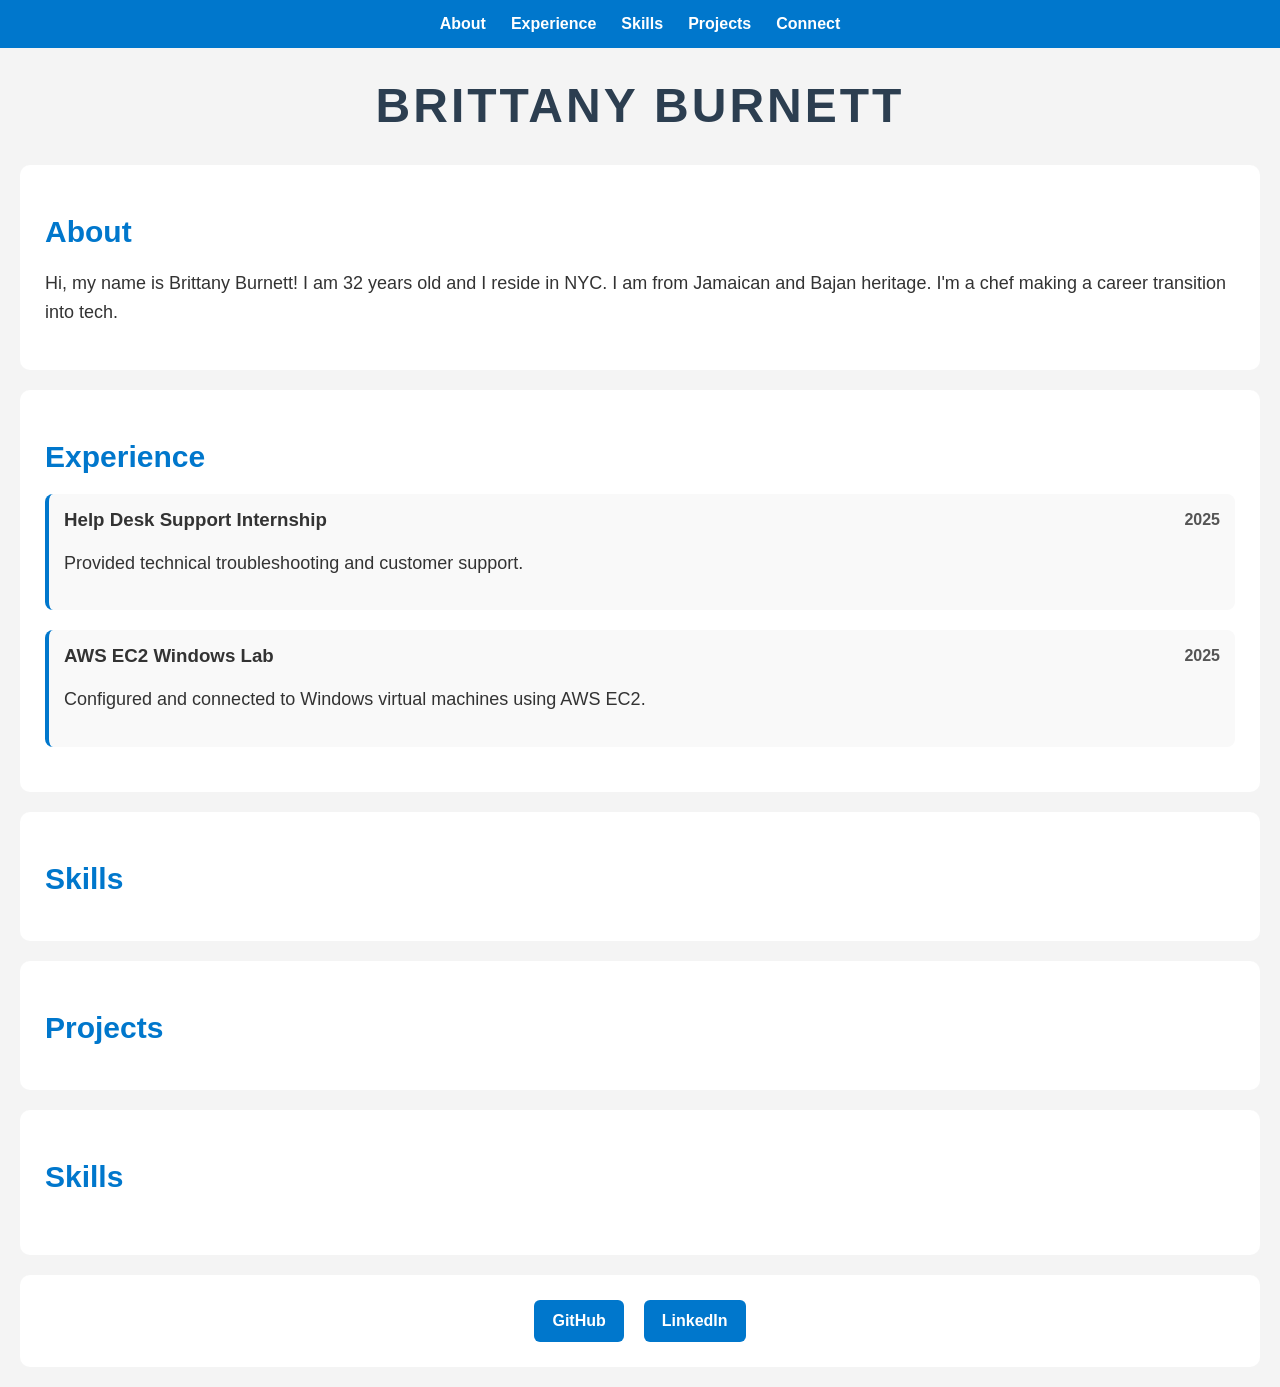
==== index.html @ afe4a8be "js added, created footer and skills" ====
<!DOCTYPE html>
<html>
<head>
    <title> Brittany Burnett's Portfolio </title>
    <meta name="description" content="CTD Lesson 5">
    <meta name="author" content="Brittany Burnett"> 
    <link rel="stylesheet" href="css/index.css">
</head>
<body>
    <nav>
    <ul class="nav-links">
      <li><a href="#about">About</a></li>
      <li><a href="#experience">Experience</a></li>
      <li><a href="#skills">Skills</a></li>
      <li><a href="#projects">Projects</a></li>
      <li><a href="#connect">Connect</a></li>
    </ul>
  </nav>
    <h1> Brittany Burnett </h1>
<section id="about">
    <h2> About </h2>
    <p> 
        Hi, my name is Brittany Burnett! I am 32 years old and I reside in NYC. I am from Jamaican and Bajan heritage. I'm a chef making a career transition into tech.
    </p>
</section>

    <section id="experience">
    <h2>Experience</h2>
<div class="experience-item">
      <div class="experience-header">
        <h3>Help Desk Support Internship</h3>
        <span>2025</span>
      </div>
      <p>Provided technical troubleshooting and customer support.</p>
    </div>

    <div class="experience-item">
      <div class="experience-header">
        <h3>AWS EC2 Windows Lab</h3>
        <span>2025</span>
      </div>
      <p>Configured and connected to Windows virtual machines using AWS EC2.</p>
    </div>
  </section>

<section id="skills">
    <h2>Skills</h2>
  </section>

  <section id="projects">
    <h2>Projects</h2>
    <ul></ul>
  </section>
  <section id="skills">
  <h2>Skills</h2>
  <ul></ul>
</section>

<section id="connect">
    <div class="connect-links">
      <a href="https://github.com/" target="_blank">GitHub</a>
      <a href="https://linkedin.com/" target="_blank">LinkedIn</a>
    </div>
  </section>
  <script src="js/index.js"></script>
</body>
</html>
---- css/index.css ----
body {
  font-family: Arial, sans-serif;
  background-color: #f4f4f4;
  margin: 0;
  padding: 0;
  color: #333;
}

h1 {
  font-size: 48px;
  font-weight: bold;
  color: #2c3e50;
  text-align: center;
  text-transform: uppercase;
  letter-spacing: 3px;
  margin-top: 30px;
}

section {
  background-color: white;
  margin: 20px;
  padding: 25px;
  border-radius: 10px;
}

h2 {
  font-size: 30px;
  font-weight: 600;
  color: #0077cc;
  margin-bottom: 15px;
}

p {
  font-size: 18px;
  line-height: 1.6;
}

nav {
  position: sticky;
  top: 0;
  background-color: #0077cc;
  padding: 15px 0;
  z-index: 1000;
}

.nav-links {
  display: flex;
  justify-content: center;
  gap: 25px;
  list-style: none;
  margin: 0;
  padding: 0;
}

.nav-links a {
  color: white;
  text-decoration: none;
  font-weight: bold;
}

.nav-links a:hover {
  text-decoration: underline;
}

h1 {
  text-align: center;
  font-size: 48px;
  margin-top: 30px;
  color: #2c3e50;
}

section {
  background-color: white;
  margin: 20px;
  padding: 25px;
  border-radius: 10px;
}

h2 {
  color: #0077cc;
  margin-bottom: 20px;
}

.experience-item {
  border-left: 4px solid #0077cc;
  padding: 15px;
  margin-bottom: 20px;
  background-color: #f9f9f9;
  border-radius: 8px;
}

.experience-header {
  display: flex;
  justify-content: space-between;
  align-items: center;
}

.experience-header h3 {
  margin: 0;
}

.experience-header span {
  font-weight: bold;
  color: #555;
}

.connect-links {
  display: flex;
  gap: 20px;
  justify-content: center;
}

.connect-links a {
  text-decoration: none;
  background-color: #0077cc;
  color: white;
  padding: 12px 18px;
  border-radius: 6px;
  font-weight: bold;
  transition: 0.3s ease;
}

.connect-links a:hover {
  background-color: #005fa3;
  transform: scale(1.05);
}

footer {
  text-align: center;
  padding: 20px;
  background-color: #0077cc;
  color: white;
  margin-top: 30px;
}

#skills ul {
  display: flex;
  flex-wrap: wrap;
  gap: 15px;
  padding: 0;
  list-style-type: none;
}

#skills li {
  background-color: #0077cc;
  color: white;
  padding: 12px 18px;
  border-radius: 8px;
  font-weight: bold;
  transition: 0.3s ease;
}

#skills li:hover {
  background-color: #005fa3;
  transform: scale(1.05);
}

@media (max-width: 768px) {
  #skills ul {
    flex-direction: column;
  }
}
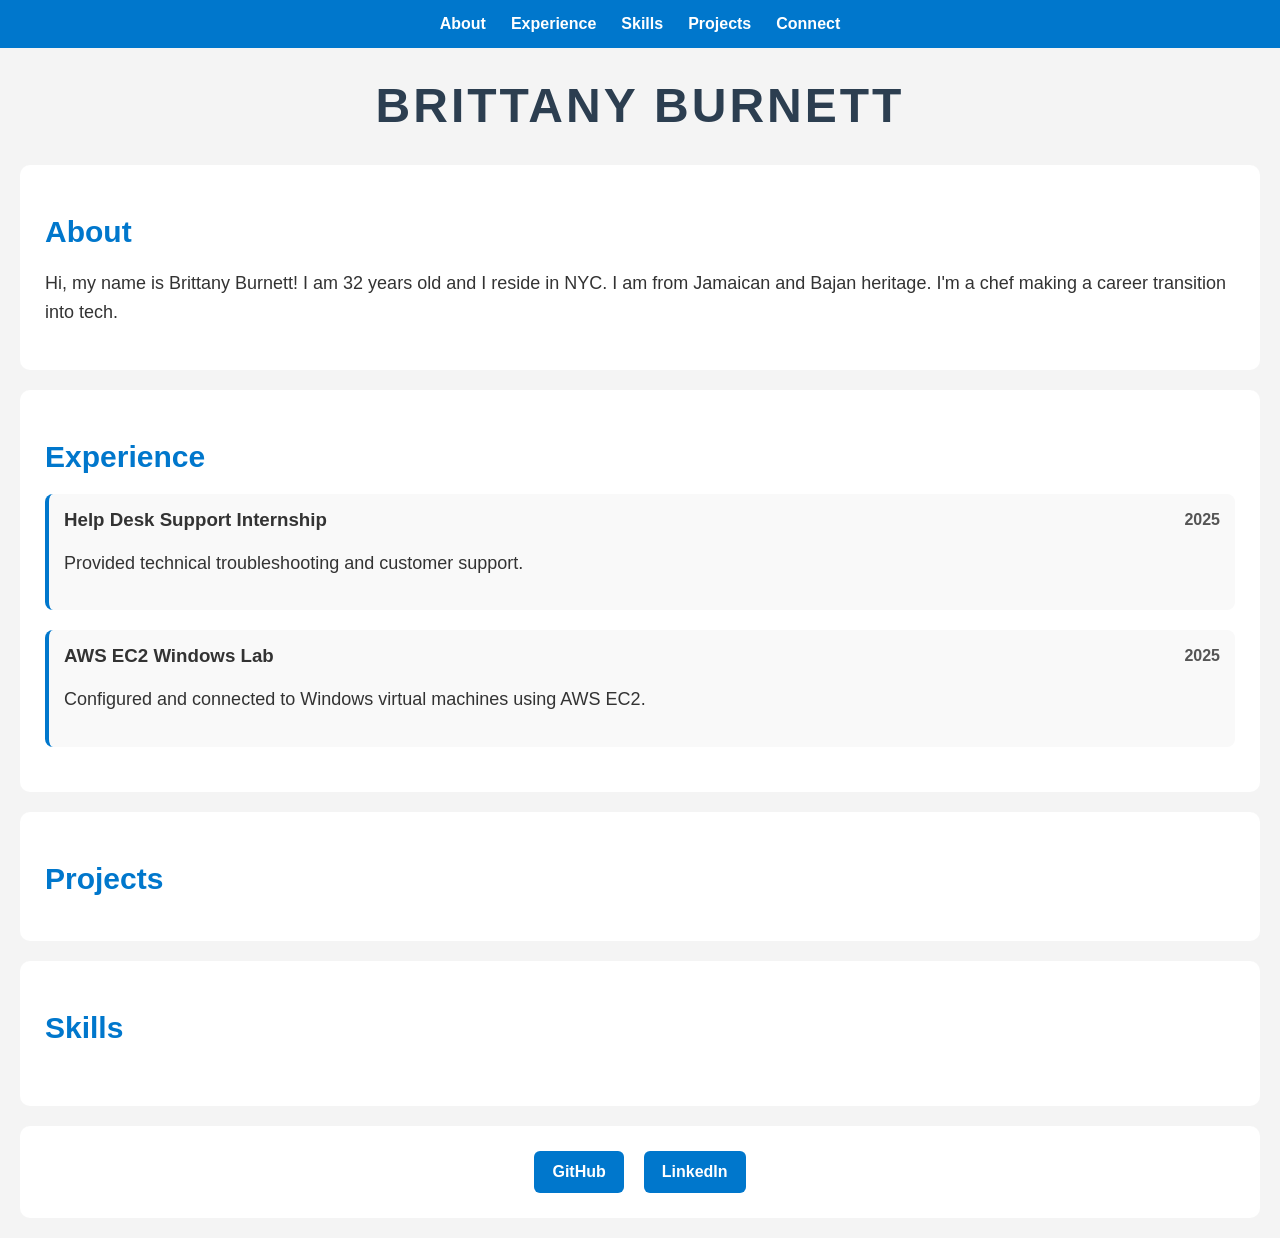
==== commit 54986ec2: "Ai revision" ====
--- a/index.html
+++ b/index.html
@@ -43,15 +43,12 @@
     </div>
   </section>
 
-<section id="skills">
-    <h2>Skills</h2>
-  </section>
-
-  <section id="projects">
+ <section id="projects">
     <h2>Projects</h2>
     <ul></ul>
   </section>
-  <section id="skills">
+  
+<section id="skills">
   <h2>Skills</h2>
   <ul></ul>
 </section>
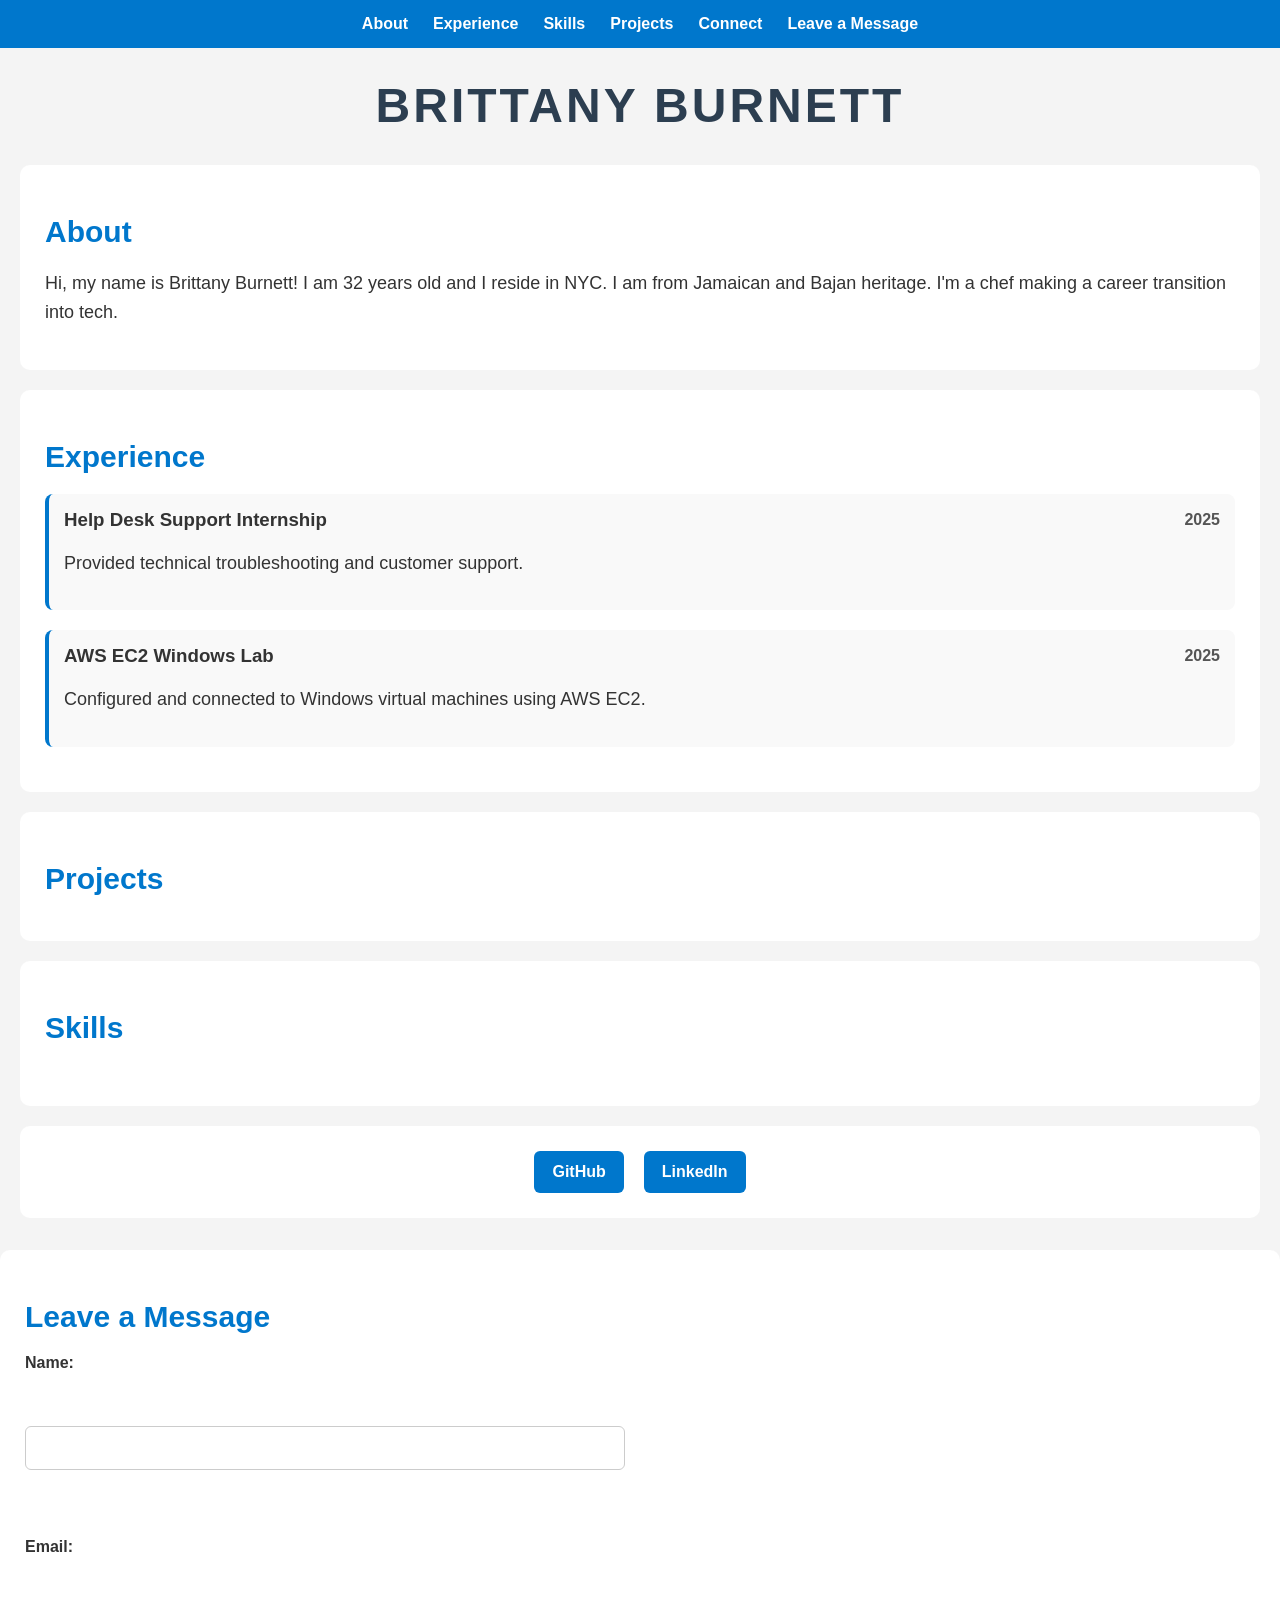
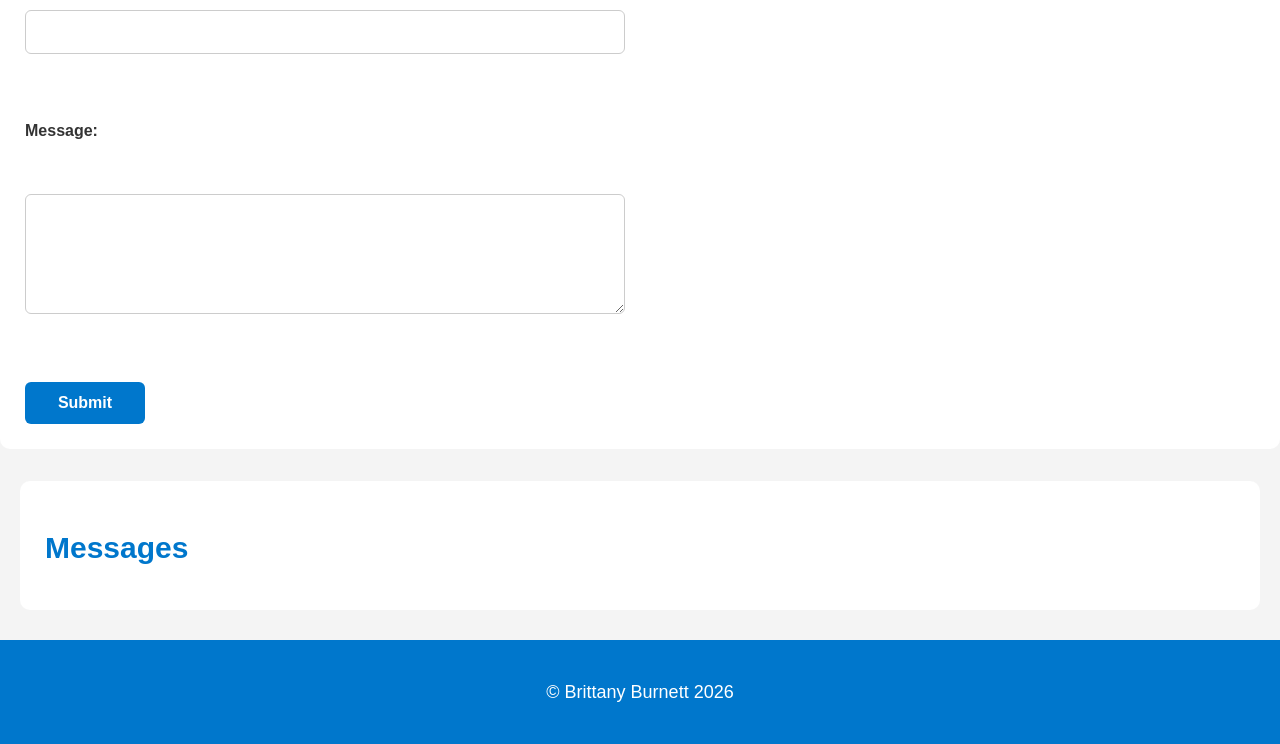
==== commit 26f8012c: "form and functionality added" ====
--- a/index.html
+++ b/index.html
@@ -14,6 +14,7 @@
       <li><a href="#skills">Skills</a></li>
       <li><a href="#projects">Projects</a></li>
       <li><a href="#connect">Connect</a></li>
+      <li><a href="#leave-message">Leave a Message</a></li>
     </ul>
   </nav>
     <h1> Brittany Burnett </h1>
@@ -59,6 +60,54 @@
       <a href="https://linkedin.com/" target="_blank">LinkedIn</a>
     </div>
   </section>
+
+  <section id="leave-message">
+  <h2>Leave a Message</h2>
+
+  <form name="leave_message">
+
+    <label for="usersName">Name:</label>
+    <br>
+    <input
+      type="text"
+      name="usersName"
+      id="usersName"
+      required
+    >
+    <br><br>
+
+    <label for="usersEmail">Email:</label>
+    <br>
+    <input
+      type="email"
+      name="usersEmail"
+      id="usersEmail"
+      required
+    >
+    <br><br>
+
+    <label for="usersMessage">Message:</label>
+    <br>
+    <textarea
+      name="usersMessage"
+      id="usersMessage"
+      required
+    ></textarea>
+    <br><br>
+
+    <button type="submit">Submit</button>
+
+  </form>
+</section>
+
+<section id="messages">
+  <h2>Messages</h2>
+  <ul></ul>
+</section>
+
+<footer>
+  <p>© Brittany Burnett 2026</p>
+</footer>
   <script src="js/index.js"></script>
 </body>
 </html>
--- a/css/index.css
+++ b/css/index.css
@@ -160,4 +160,89 @@
   #skills ul {
     flex-direction: column;
   }
+}
+
+/* Leave a Message Section */
+#leave-message {
+  margin: 2rem 0;
+}
+
+/* Form Layout */
+#leave-message form {
+  display: flex;
+  flex-direction: column;
+  gap: 1rem;
+  max-width: 600px;
+}
+
+/* Labels */
+#leave-message label {
+  font-weight: bold;
+  margin-bottom: 0.25rem;
+}
+
+/* Input Fields and Textarea */
+#leave-message input,
+#leave-message textarea {
+  width: 100%;
+  padding: 12px;
+  font-size: 1rem;
+  border: 1px solid #ccc;
+  border-radius: 6px;
+  box-sizing: border-box;
+}
+
+/* Textarea Size */
+#leave-message textarea {
+  min-height: 120px;
+  resize: vertical;
+}
+
+/* Submit Button */
+#leave-message button {
+  width: fit-content;
+  min-width: 120px;
+  padding: 12px 20px;
+  font-size: 1rem;
+  font-weight: bold;
+  cursor: pointer;
+  border: none;
+  border-radius: 6px;
+  background-color: #0077cc;
+  color: white;
+  transition: background-color 0.3s ease;
+}
+
+#leave-message button:hover {
+  background-color: #005fa3;
+}
+
+/* Message List Buttons */
+#messages button {
+  margin-left: 10px;
+  padding: 6px 12px;
+  cursor: pointer;
+}
+
+/* Mobile-Friendly Layout */
+@media (max-width: 768px) {
+  #leave-message form {
+    max-width: 100%;
+  }
+
+  #leave-message input,
+  #leave-message textarea,
+  #leave-message button {
+    font-size: 1.1rem;
+  }
+
+  #leave-message button {
+    width: 100%;
+    min-height: 48px;
+  }
+
+  #leave-message input,
+  #leave-message textarea {
+    min-height: 48px;
+  }
 }
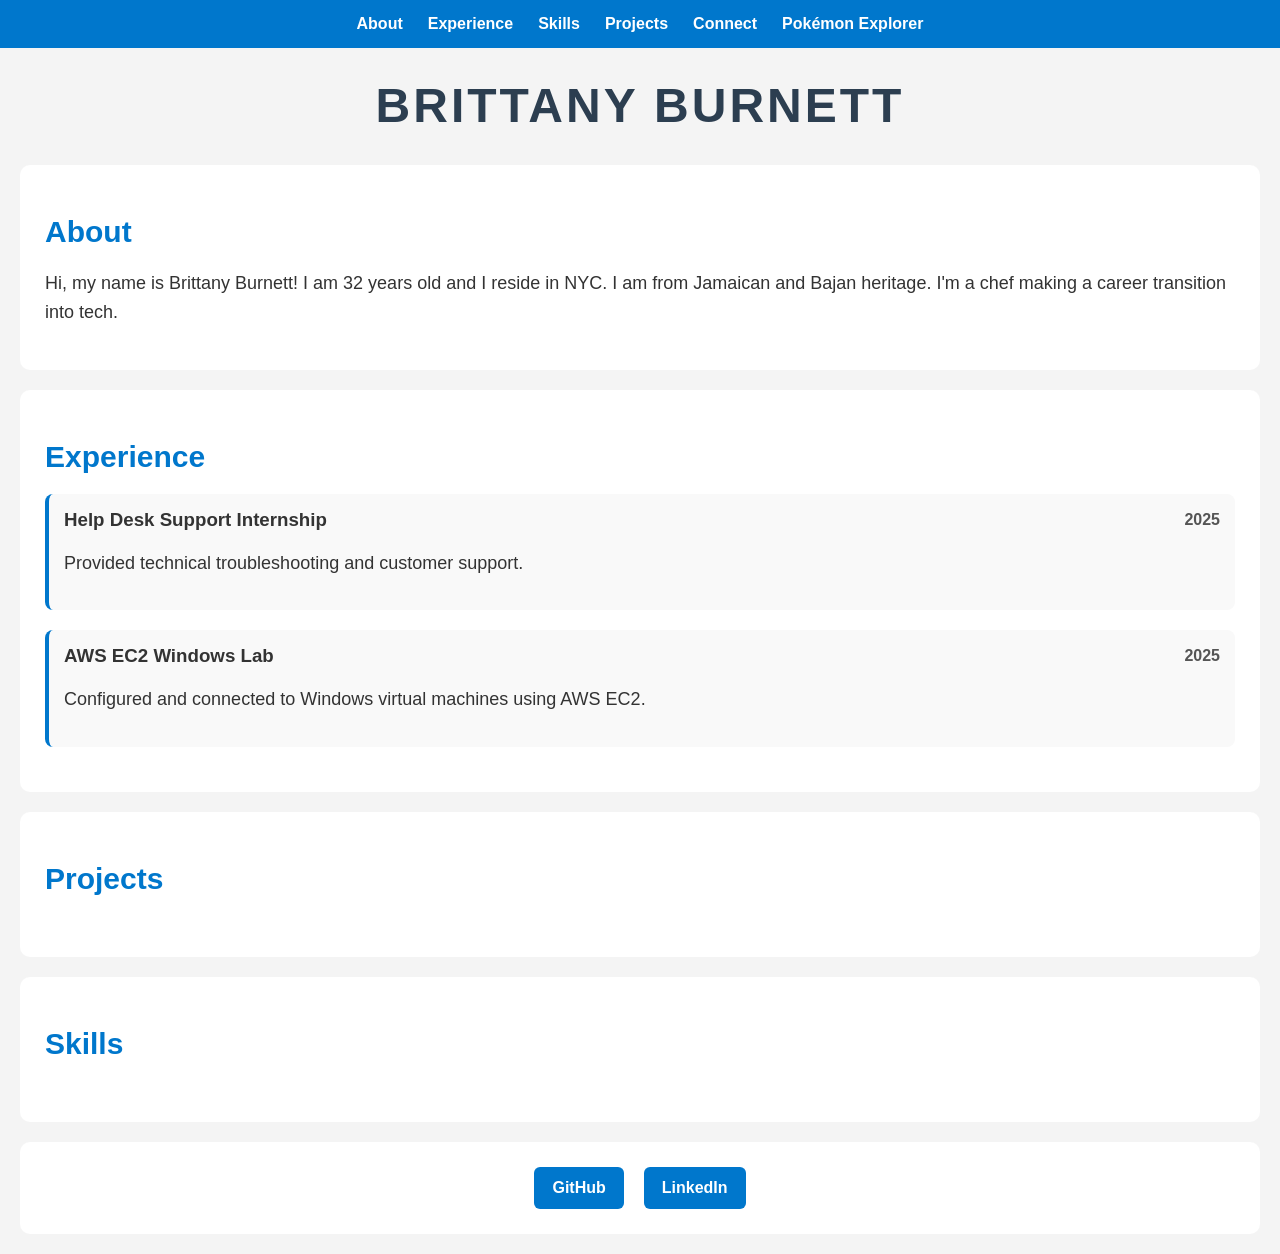
==== commit 4abf5c1a: "added open api page" ====
--- a/index.html
+++ b/index.html
@@ -14,7 +14,7 @@
       <li><a href="#skills">Skills</a></li>
       <li><a href="#projects">Projects</a></li>
       <li><a href="#connect">Connect</a></li>
-      <li><a href="#leave-message">Leave a Message</a></li>
+      <li><a href="pokemon.html">Pokémon Explorer</a></li>
     </ul>
   </nav>
     <h1> Brittany Burnett </h1>
@@ -60,54 +60,6 @@
       <a href="https://linkedin.com/" target="_blank">LinkedIn</a>
     </div>
   </section>
-
-  <section id="leave-message">
-  <h2>Leave a Message</h2>
-
-  <form name="leave_message">
-
-    <label for="usersName">Name:</label>
-    <br>
-    <input
-      type="text"
-      name="usersName"
-      id="usersName"
-      required
-    >
-    <br><br>
-
-    <label for="usersEmail">Email:</label>
-    <br>
-    <input
-      type="email"
-      name="usersEmail"
-      id="usersEmail"
-      required
-    >
-    <br><br>
-
-    <label for="usersMessage">Message:</label>
-    <br>
-    <textarea
-      name="usersMessage"
-      id="usersMessage"
-      required
-    ></textarea>
-    <br><br>
-
-    <button type="submit">Submit</button>
-
-  </form>
-</section>
-
-<section id="messages">
-  <h2>Messages</h2>
-  <ul></ul>
-</section>
-
-<footer>
-  <p>© Brittany Burnett 2026</p>
-</footer>
   <script src="js/index.js"></script>
 </body>
 </html>
--- a/css/index.css
+++ b/css/index.css
@@ -162,87 +162,39 @@
   }
 }
 
-/* Leave a Message Section */
-#leave-message {
-  margin: 2rem 0;
-}
-
-/* Form Layout */
-#leave-message form {
-  display: flex;
-  flex-direction: column;
-  gap: 1rem;
-  max-width: 600px;
-}
-
-/* Labels */
-#leave-message label {
-  font-weight: bold;
-  margin-bottom: 0.25rem;
-}
-
-/* Input Fields and Textarea */
-#leave-message input,
-#leave-message textarea {
-  width: 100%;
-  padding: 12px;
-  font-size: 1rem;
-  border: 1px solid #ccc;
-  border-radius: 6px;
-  box-sizing: border-box;
-}
-
-/* Textarea Size */
-#leave-message textarea {
-  min-height: 120px;
-  resize: vertical;
-}
-
-/* Submit Button */
-#leave-message button {
-  width: fit-content;
-  min-width: 120px;
-  padding: 12px 20px;
-  font-size: 1rem;
-  font-weight: bold;
-  cursor: pointer;
-  border: none;
-  border-radius: 6px;
-  background-color: #0077cc;
-  color: white;
-  transition: background-color 0.3s ease;
-}
-
-#leave-message button:hover {
-  background-color: #005fa3;
-}
-
-/* Message List Buttons */
-#messages button {
-  margin-left: 10px;
-  padding: 6px 12px;
-  cursor: pointer;
-}
-
-/* Mobile-Friendly Layout */
+#projects ul {
+  display: flex;
+  flex-wrap: wrap;
+  gap: 15px;
+  list-style: none;
+  padding: 0;
+}
+
+#projects li {
+  background-color: #f4f4f4;
+  padding: 15px;
+  border-radius: 8px;
+  min-width: 200px;
+  text-align: center;
+  flex: 1 1 200px;
+}
+
+#projects a {
+  text-decoration: none;
+  color: #0077cc;
+  font-weight: bold;
+}
+
+#projects a:hover {
+  text-decoration: underline;
+}
+
 @media (max-width: 768px) {
-  #leave-message form {
-    max-width: 100%;
+  #projects ul {
+    flex-direction: column;
   }
 
-  #leave-message input,
-  #leave-message textarea,
-  #leave-message button {
-    font-size: 1.1rem;
-  }
-
-  #leave-message button {
+  #projects li {
     width: 100%;
-    min-height: 48px;
-  }
-
-  #leave-message input,
-  #leave-message textarea {
-    min-height: 48px;
   }
 }
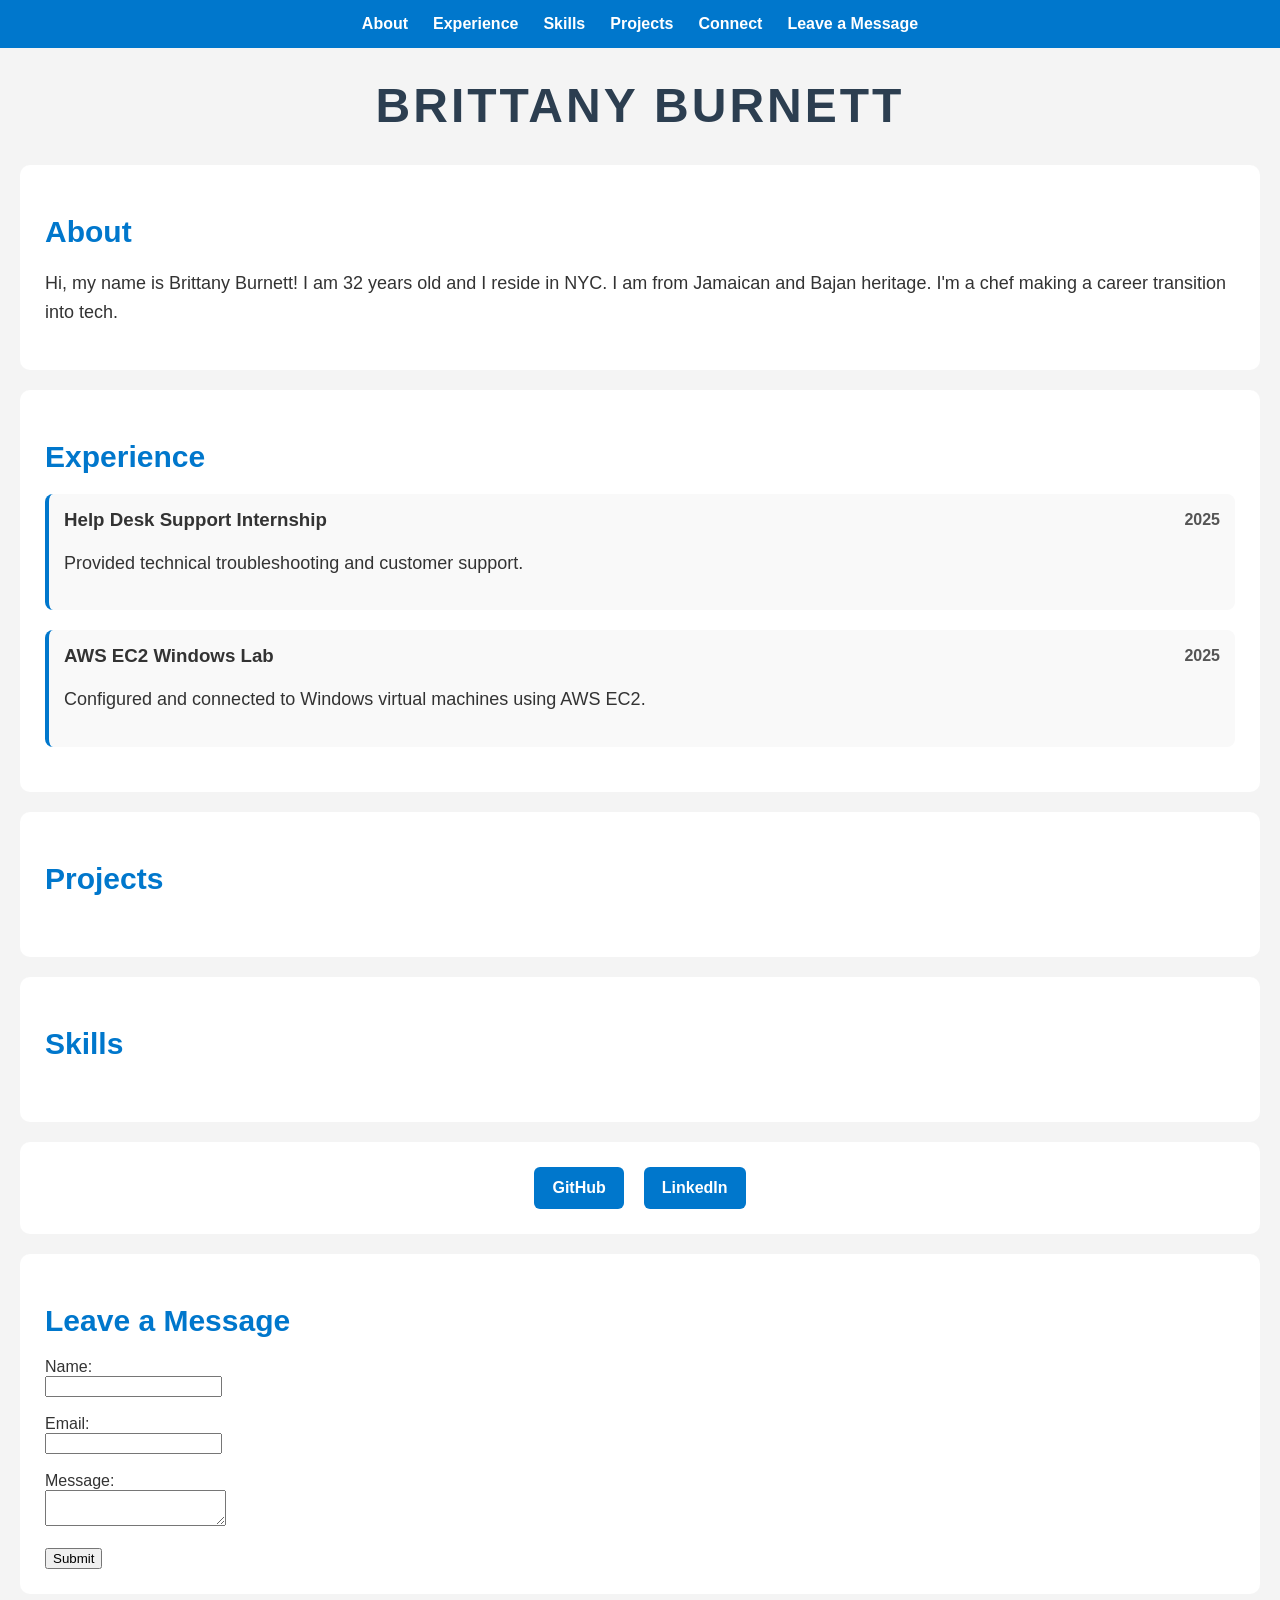
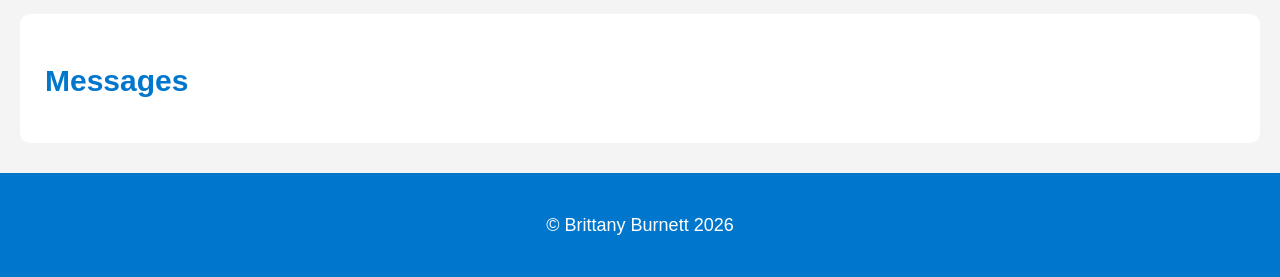
==== commit 76d5da33: "Merge branch 'main' into lesson-9" ====
--- a/index.html
+++ b/index.html
@@ -14,7 +14,7 @@
       <li><a href="#skills">Skills</a></li>
       <li><a href="#projects">Projects</a></li>
       <li><a href="#connect">Connect</a></li>
-      <li><a href="pokemon.html">Pokémon Explorer</a></li>
+      <li><a href="#leave-message">Leave a Message</a></li>
     </ul>
   </nav>
     <h1> Brittany Burnett </h1>
@@ -60,6 +60,54 @@
       <a href="https://linkedin.com/" target="_blank">LinkedIn</a>
     </div>
   </section>
+
+  <section id="leave-message">
+  <h2>Leave a Message</h2>
+
+  <form name="leave_message">
+
+    <label for="usersName">Name:</label>
+    <br>
+    <input
+      type="text"
+      name="usersName"
+      id="usersName"
+      required
+    >
+    <br><br>
+
+    <label for="usersEmail">Email:</label>
+    <br>
+    <input
+      type="email"
+      name="usersEmail"
+      id="usersEmail"
+      required
+    >
+    <br><br>
+
+    <label for="usersMessage">Message:</label>
+    <br>
+    <textarea
+      name="usersMessage"
+      id="usersMessage"
+      required
+    ></textarea>
+    <br><br>
+
+    <button type="submit">Submit</button>
+
+  </form>
+</section>
+
+<section id="messages">
+  <h2>Messages</h2>
+  <ul></ul>
+</section>
+
+<footer>
+  <p>© Brittany Burnett 2026</p>
+</footer>
   <script src="js/index.js"></script>
 </body>
 </html>
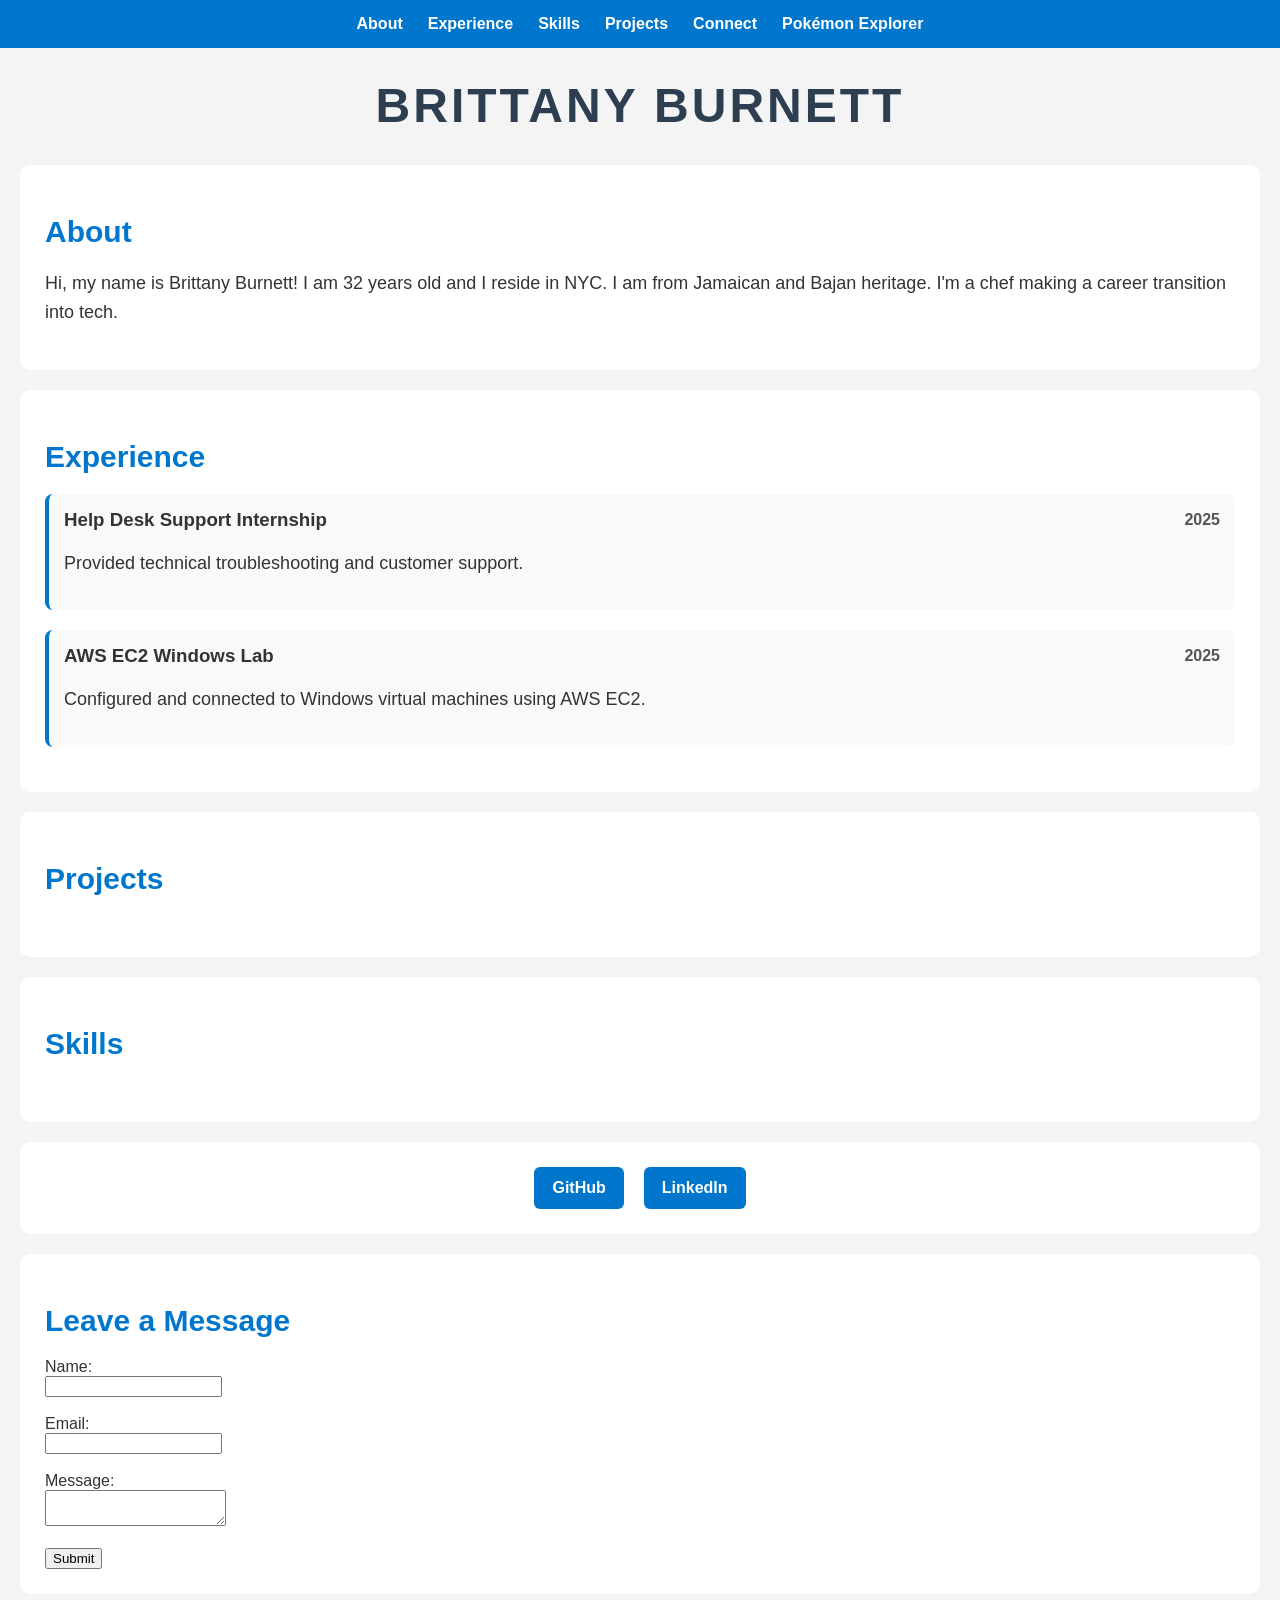
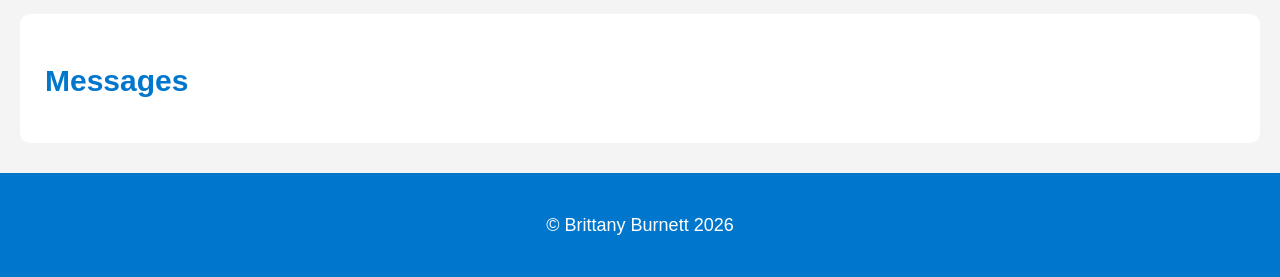
==== commit d4308e7a: "Merge branch 'main' into lesson-10" ====
--- a/index.html
+++ b/index.html
@@ -14,7 +14,7 @@
       <li><a href="#skills">Skills</a></li>
       <li><a href="#projects">Projects</a></li>
       <li><a href="#connect">Connect</a></li>
-      <li><a href="#leave-message">Leave a Message</a></li>
+      <li><a href="pokemon.html">Pokémon Explorer</a></li>
     </ul>
   </nav>
     <h1> Brittany Burnett </h1>
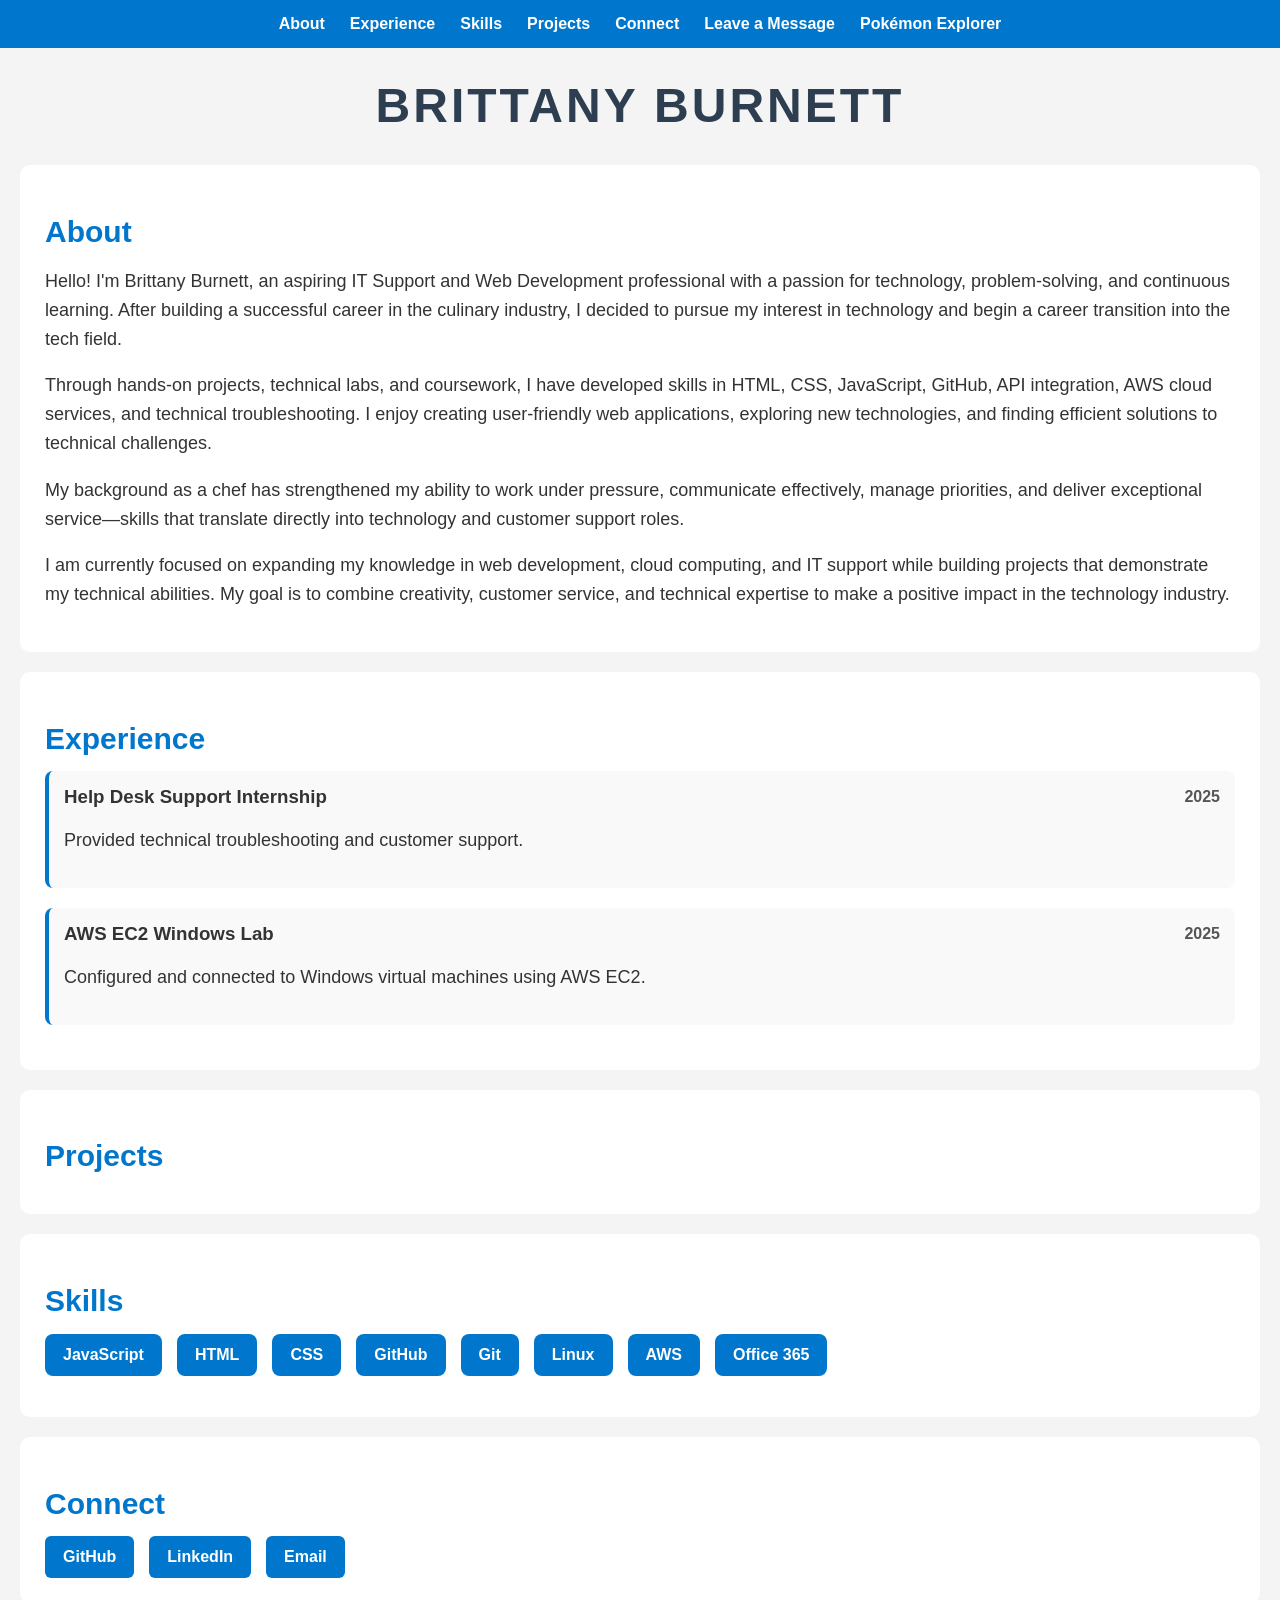
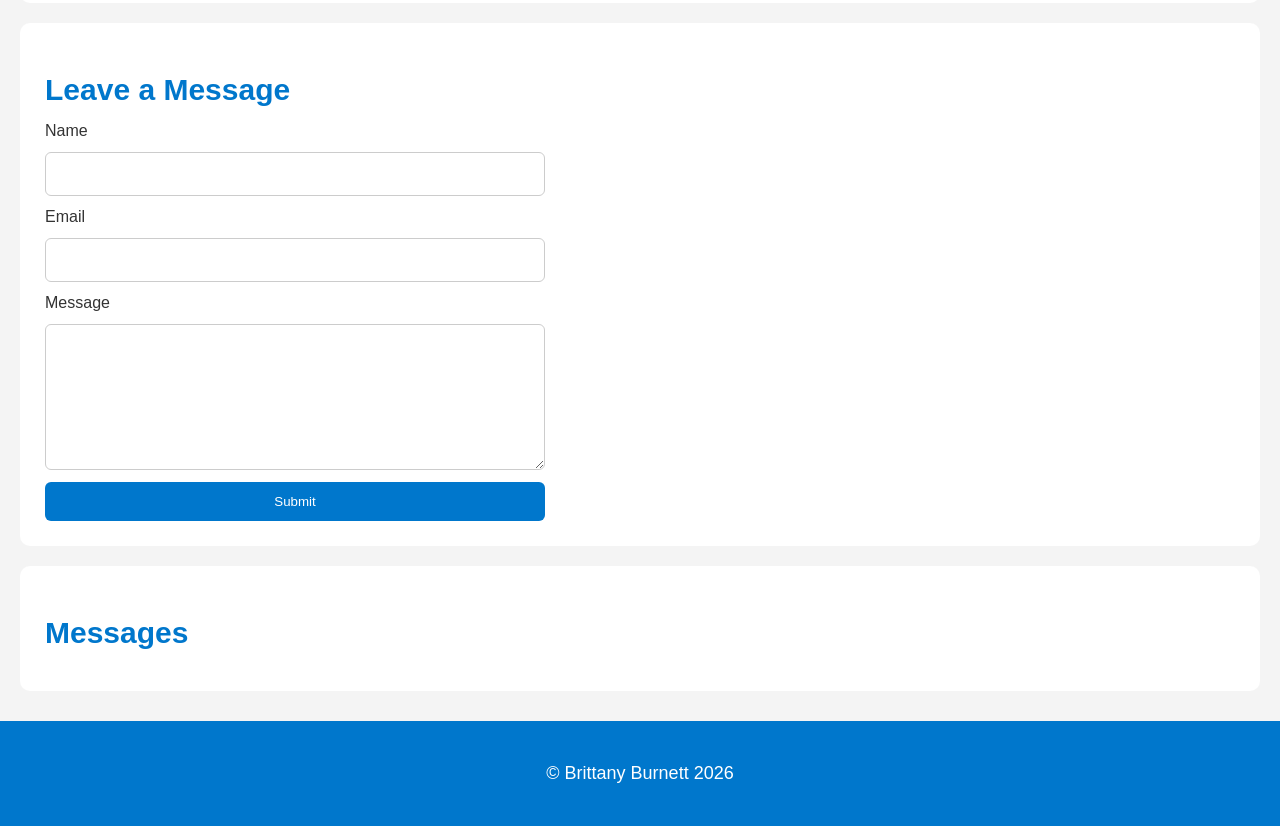
==== commit c351c80a: "finalized portfolio and open api page" ====
--- a/index.html
+++ b/index.html
@@ -14,15 +14,29 @@
       <li><a href="#skills">Skills</a></li>
       <li><a href="#projects">Projects</a></li>
       <li><a href="#connect">Connect</a></li>
+      <li><a href="#leave_message">Leave a Message</a></li>
       <li><a href="pokemon.html">Pokémon Explorer</a></li>
     </ul>
   </nav>
     <h1> Brittany Burnett </h1>
 <section id="about">
-    <h2> About </h2>
-    <p> 
-        Hi, my name is Brittany Burnett! I am 32 years old and I reside in NYC. I am from Jamaican and Bajan heritage. I'm a chef making a career transition into tech.
-    </p>
+  <h2>About</h2>
+
+  <p>
+    Hello! I'm Brittany Burnett, an aspiring IT Support and Web Development professional with a passion for technology, problem-solving, and continuous learning. After building a successful career in the culinary industry, I decided to pursue my interest in technology and begin a career transition into the tech field.
+  </p>
+
+  <p>
+    Through hands-on projects, technical labs, and coursework, I have developed skills in HTML, CSS, JavaScript, GitHub, API integration, AWS cloud services, and technical troubleshooting. I enjoy creating user-friendly web applications, exploring new technologies, and finding efficient solutions to technical challenges.
+  </p>
+
+  <p>
+    My background as a chef has strengthened my ability to work under pressure, communicate effectively, manage priorities, and deliver exceptional service—skills that translate directly into technology and customer support roles.
+  </p>
+
+  <p>
+    I am currently focused on expanding my knowledge in web development, cloud computing, and IT support while building projects that demonstrate my technical abilities. My goal is to combine creativity, customer service, and technical expertise to make a positive impact in the technology industry.
+  </p>
 </section>
 
     <section id="experience">
@@ -55,45 +69,27 @@
 </section>
 
 <section id="connect">
+    <h2>Connect</h2>
     <div class="connect-links">
       <a href="https://github.com/" target="_blank">GitHub</a>
       <a href="https://linkedin.com/" target="_blank">LinkedIn</a>
+      <a href="mailto:blmburnett@gmail.com" target="_blank">Email</a>
     </div>
   </section>
 
-  <section id="leave-message">
+  <section id="leave_message">
   <h2>Leave a Message</h2>
 
   <form name="leave_message">
 
-    <label for="usersName">Name:</label>
-    <br>
-    <input
-      type="text"
-      name="usersName"
-      id="usersName"
-      required
-    >
-    <br><br>
+    <label for="usersName">Name</label>
+    <input type="text" name="usersName" required>
 
-    <label for="usersEmail">Email:</label>
-    <br>
-    <input
-      type="email"
-      name="usersEmail"
-      id="usersEmail"
-      required
-    >
-    <br><br>
+    <label for="usersEmail">Email</label>
+    <input type="email" name="usersEmail" required>
 
-    <label for="usersMessage">Message:</label>
-    <br>
-    <textarea
-      name="usersMessage"
-      id="usersMessage"
-      required
-    ></textarea>
-    <br><br>
+    <label for="usersMessage">Message</label>
+    <textarea name="usersMessage" required></textarea>
 
     <button type="submit">Submit</button>
 
@@ -104,10 +100,6 @@
   <h2>Messages</h2>
   <ul></ul>
 </section>
-
-<footer>
-  <p>© Brittany Burnett 2026</p>
-</footer>
-  <script src="js/index.js"></script>
+  <script src="js/index.js/index.js"></script>
 </body>
 </html>
--- a/css/index.css
+++ b/css/index.css
@@ -1,4 +1,6 @@
-
+/* ===== GENERAL PAGE STYLING ===== */
+
+/* Set the default font, background color, spacing, and text color for the page */
 body {
   font-family: Arial, sans-serif;
   background-color: #f4f4f4;
@@ -7,6 +9,7 @@
   color: #333;
 }
 
+/* Style the main page heading */
 h1 {
   font-size: 48px;
   font-weight: bold;
@@ -17,6 +20,7 @@
   margin-top: 30px;
 }
 
+/* Style all section containers */
 section {
   background-color: white;
   margin: 20px;
@@ -24,6 +28,7 @@
   border-radius: 10px;
 }
 
+/* Style section headings */
 h2 {
   font-size: 30px;
   font-weight: 600;
@@ -31,11 +36,15 @@
   margin-bottom: 15px;
 }
 
+/* Improve readability of paragraph text */
 p {
   font-size: 18px;
   line-height: 1.6;
 }
 
+/* ===== NAVIGATION BAR ===== */
+
+/* Create a sticky navigation bar that stays at the top */
 nav {
   position: sticky;
   top: 0;
@@ -44,6 +53,7 @@
   z-index: 1000;
 }
 
+/* Arrange navigation links horizontally */
 .nav-links {
   display: flex;
   justify-content: center;
@@ -53,35 +63,21 @@
   padding: 0;
 }
 
+/* Style navigation links */
 .nav-links a {
   color: white;
   text-decoration: none;
   font-weight: bold;
 }
 
+/* Add hover effect to navigation links */
 .nav-links a:hover {
   text-decoration: underline;
 }
 
-h1 {
-  text-align: center;
-  font-size: 48px;
-  margin-top: 30px;
-  color: #2c3e50;
-}
-
-section {
-  background-color: white;
-  margin: 20px;
-  padding: 25px;
-  border-radius: 10px;
-}
-
-h2 {
-  color: #0077cc;
-  margin-bottom: 20px;
-}
-
+/* ===== EXPERIENCE SECTION ===== */
+
+/* Style each experience entry */
 .experience-item {
   border-left: 4px solid #0077cc;
   padding: 15px;
@@ -90,27 +86,36 @@
   border-radius: 8px;
 }
 
+/* Display job title and date on the same line */
 .experience-header {
   display: flex;
   justify-content: space-between;
   align-items: center;
 }
 
+/* Remove default heading margin */
 .experience-header h3 {
   margin: 0;
 }
 
+/* Style date text */
 .experience-header span {
   font-weight: bold;
   color: #555;
 }
 
+/* ===== CONNECT SECTION ===== */
+
+/* Display social links using flexbox */
 .connect-links {
   display: flex;
-  gap: 20px;
-  justify-content: center;
-}
-
+  flex-wrap: wrap;
+  gap: 15px;
+  padding: 0;
+  list-style-type: none;
+}
+
+/* Style social media buttons */
 .connect-links a {
   text-decoration: none;
   background-color: #0077cc;
@@ -121,11 +126,15 @@
   transition: 0.3s ease;
 }
 
+/* Add hover animation */
 .connect-links a:hover {
   background-color: #005fa3;
   transform: scale(1.05);
 }
 
+/* ===== FOOTER ===== */
+
+/* Style footer section */
 footer {
   text-align: center;
   padding: 20px;
@@ -134,6 +143,37 @@
   margin-top: 30px;
 }
 
+/* ===== PROJECTS SECTION ===== */
+
+/* Remove default list styling */
+#projects ul {
+  list-style: none;
+  padding: 0;
+}
+
+/* Style individual project items */
+#projects li {
+  background: #f4f4f4;
+  margin: 10px 0;
+  padding: 12px;
+  border-radius: 6px;
+}
+
+/* Style project links */
+#projects a {
+  text-decoration: none;
+  color: #0077cc;
+  font-weight: bold;
+}
+
+/* Add hover effect to project links */
+#projects a:hover {
+  text-decoration: underline;
+}
+
+/* ===== SKILLS SECTION ===== */
+
+/* Display skills using flexbox */
 #skills ul {
   display: flex;
   flex-wrap: wrap;
@@ -142,6 +182,7 @@
   list-style-type: none;
 }
 
+/* Style individual skill badges */
 #skills li {
   background-color: #0077cc;
   color: white;
@@ -151,50 +192,99 @@
   transition: 0.3s ease;
 }
 
+/* Add hover animation */
 #skills li:hover {
   background-color: #005fa3;
   transform: scale(1.05);
 }
 
+/* Stack skills vertically on smaller screens */
 @media (max-width: 768px) {
   #skills ul {
     flex-direction: column;
   }
 }
 
-#projects ul {
-  display: flex;
-  flex-wrap: wrap;
-  gap: 15px;
+/* ===== MESSAGE FORM ===== */
+
+/* Arrange form elements vertically */
+#leave_message form {
+  display: flex;
+  flex-direction: column;
+  gap: 12px;
+  max-width: 500px;
+}
+
+/* Style text inputs and textarea */
+#leave_message input,
+#leave_message textarea {
+  padding: 12px;
+  border: 1px solid #ccc;
+  border-radius: 6px;
+  font-size: 16px;
+}
+
+/* Set minimum height for message box */
+#leave_message textarea {
+  min-height: 120px;
+  resize: vertical;
+}
+
+/* Style submit button */
+#leave_message button {
+  padding: 12px;
+  background-color: #0077cc;
+  color: white;
+  border: none;
+  border-radius: 6px;
+  cursor: pointer;
+}
+
+/* Change button color when hovered */
+#leave_message button:hover {
+  background-color: #005fa3;
+}
+
+/* ===== MESSAGE LIST ===== */
+
+/* Remove default list styling */
+#messages ul {
   list-style: none;
   padding: 0;
 }
 
-#projects li {
-  background-color: #f4f4f4;
-  padding: 15px;
-  border-radius: 8px;
-  min-width: 200px;
-  text-align: center;
-  flex: 1 1 200px;
-}
-
-#projects a {
-  text-decoration: none;
-  color: #0077cc;
-  font-weight: bold;
-}
-
-#projects a:hover {
-  text-decoration: underline;
-}
-
+/* Style each submitted message */
+#messages li {
+  display: flex;
+  align-items: center;
+  gap: 10px;
+  margin: 10px 0;
+  padding: 10px;
+  background: #f4f4f4;
+  border-radius: 6px;
+}
+
+/* Style remove button */
+#messages button {
+  margin-left: auto;
+  background: crimson;
+  color: white;
+  border: none;
+  padding: 6px 10px;
+  border-radius: 4px;
+  cursor: pointer;
+}
+
+/* ===== MOBILE RESPONSIVENESS ===== */
+
+/* Increase form field sizes for easier mobile use */
 @media (max-width: 768px) {
-  #projects ul {
-    flex-direction: column;
+
+  #leave_message input,
+  #leave_message textarea,
+  #leave_message button {
+    font-size: 18px;
+    padding: 14px;
   }
 
-  #projects li {
-    width: 100%;
-  }
 }
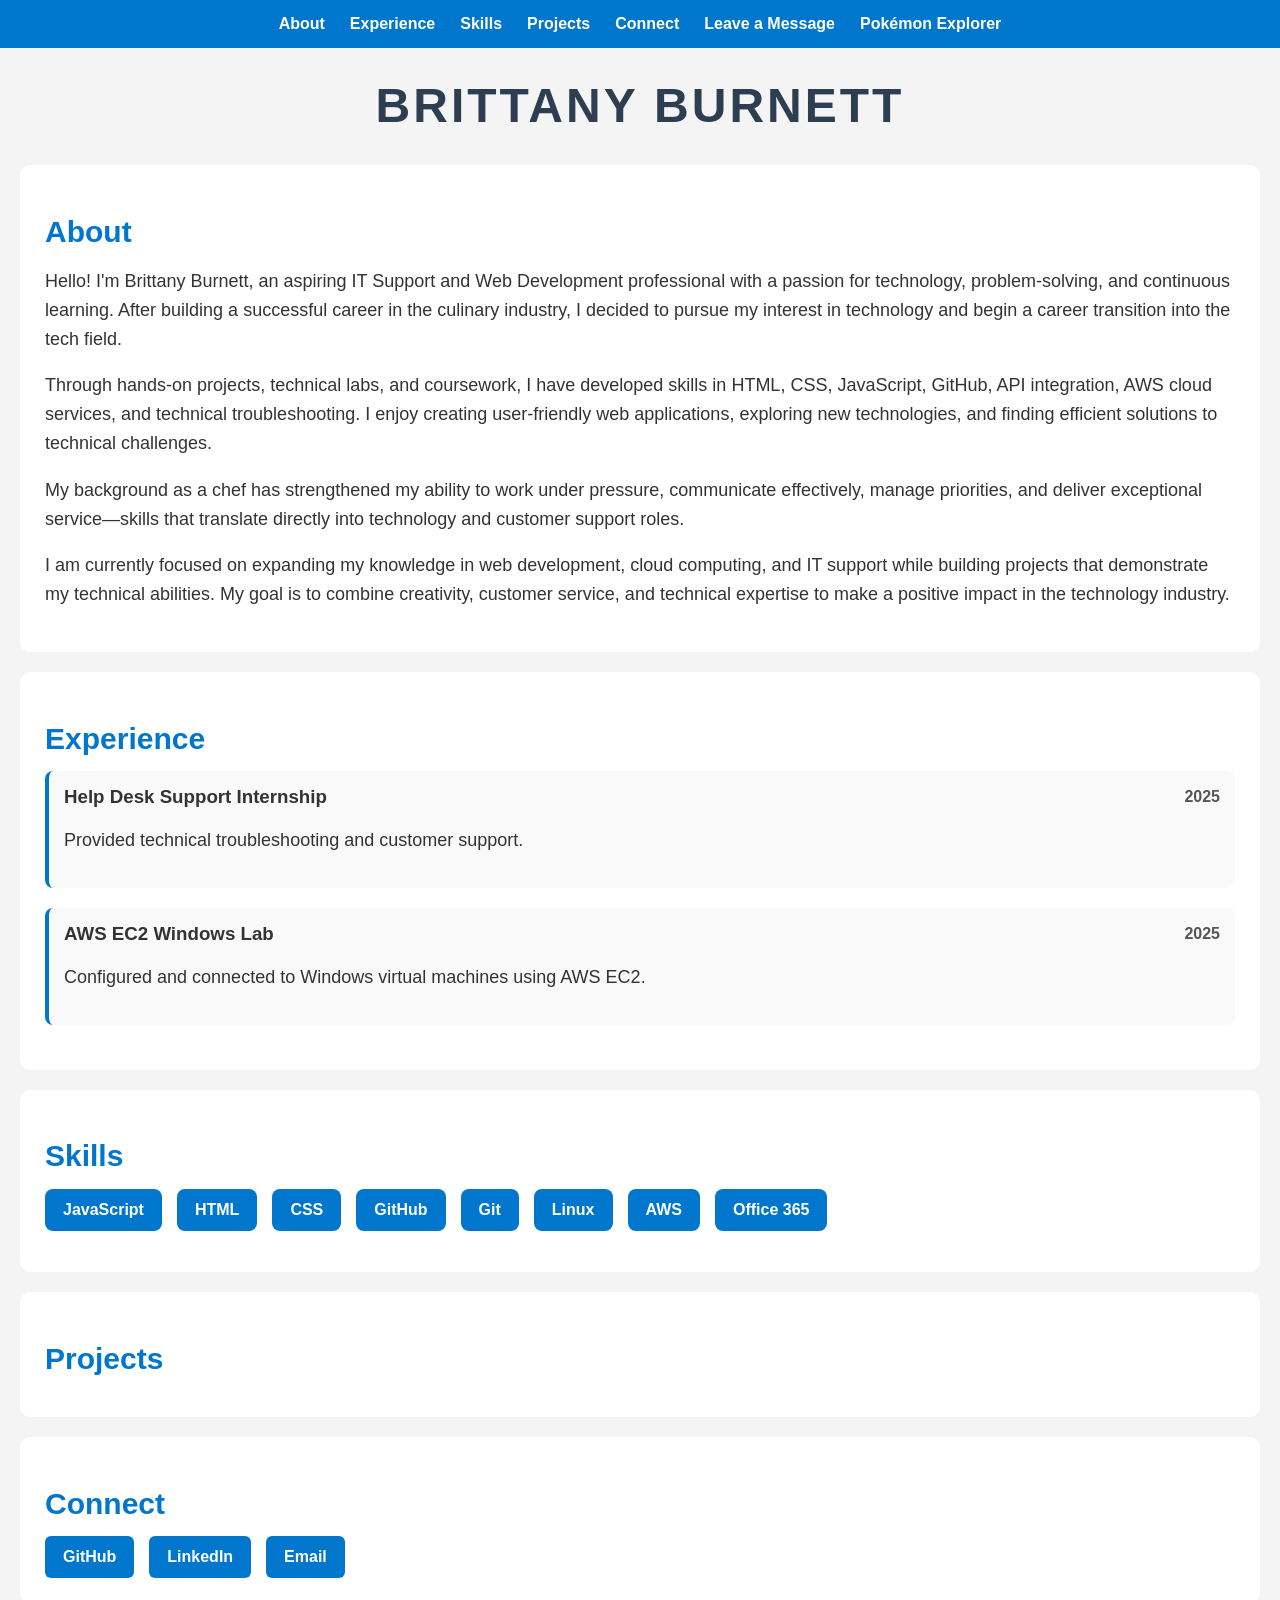
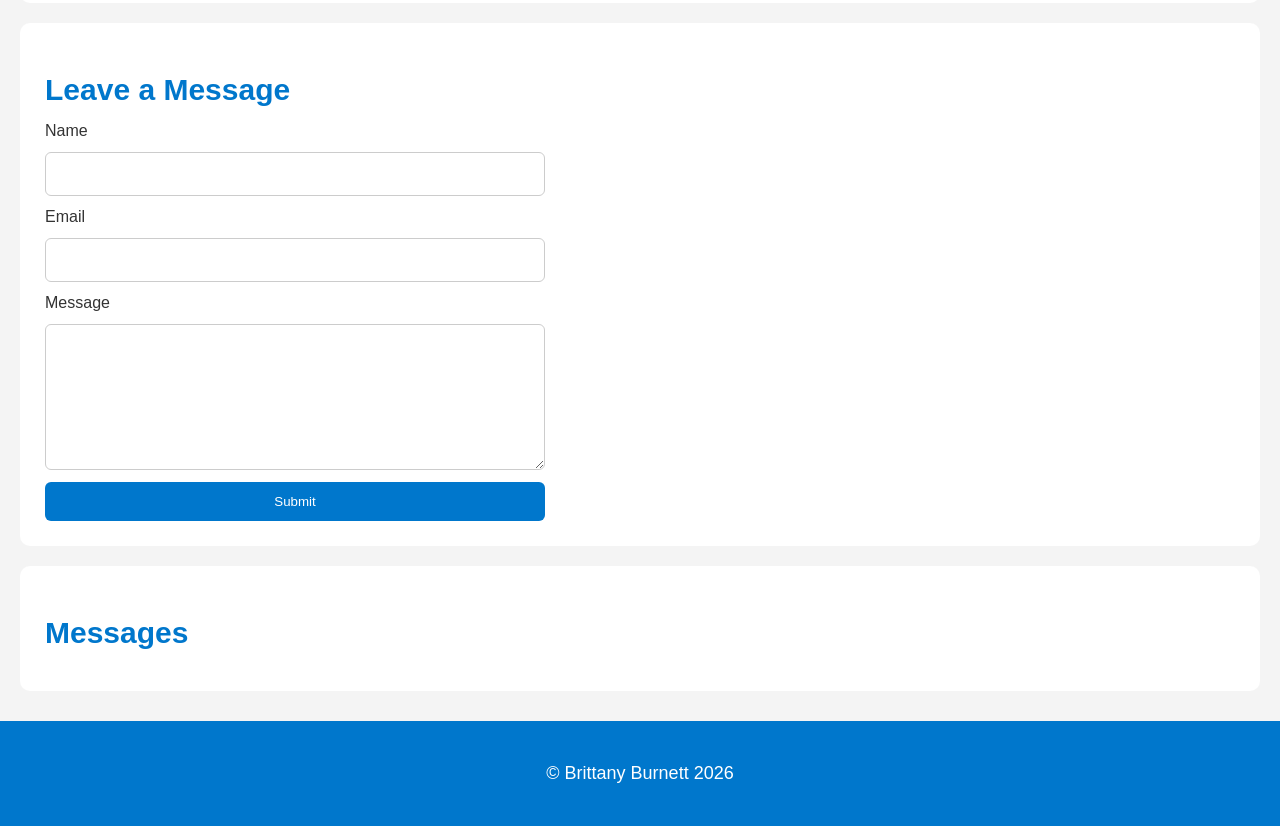
==== commit c3f14e73: "switched placement of projects on portolio page" ====
--- a/index.html
+++ b/index.html
@@ -57,16 +57,16 @@
       <p>Configured and connected to Windows virtual machines using AWS EC2.</p>
     </div>
   </section>
-
- <section id="projects">
-    <h2>Projects</h2>
-    <ul></ul>
-  </section>
   
 <section id="skills">
   <h2>Skills</h2>
   <ul></ul>
 </section>
+
+<section id="projects">
+    <h2>Projects</h2>
+    <ul></ul>
+  </section>
 
 <section id="connect">
     <h2>Connect</h2>
